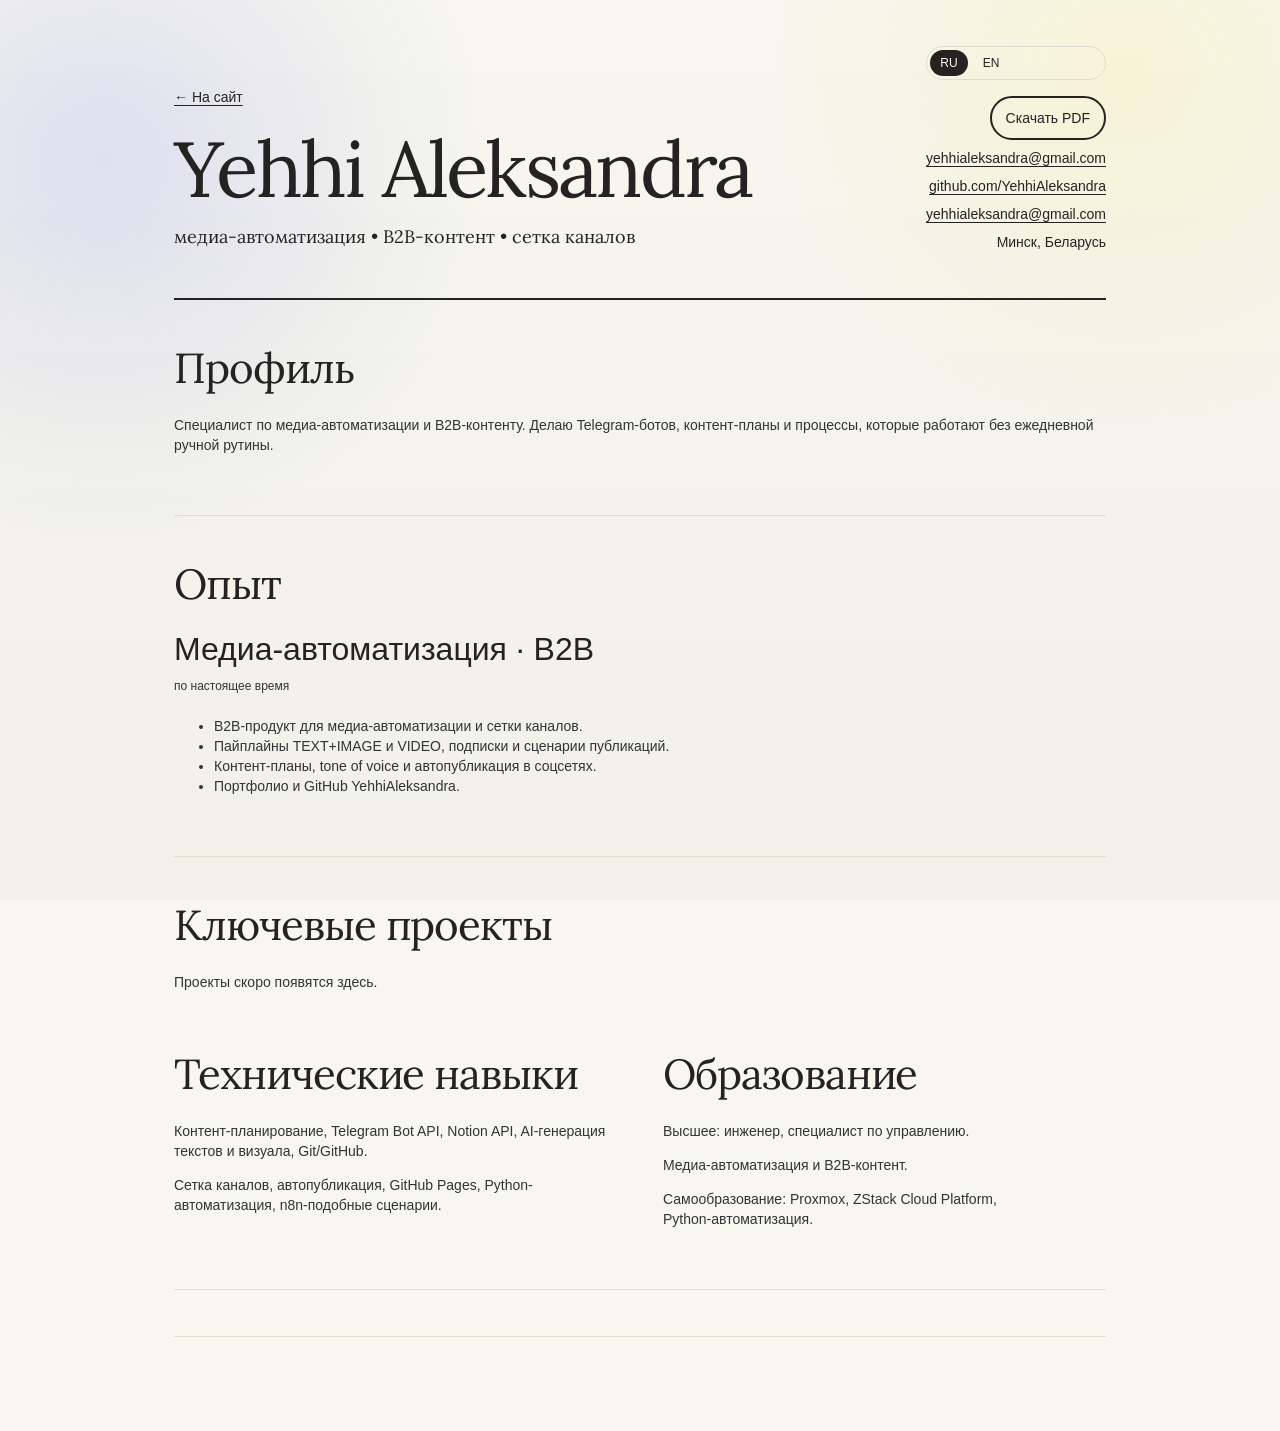
==== cv.html @ af1ca84c "feat: Yehhi Aleksandra portfolio site" ====
<!doctype html>
<html lang="ru">
  <head>
    <meta charset="utf-8" />
    <meta name="viewport" content="width=device-width, initial-scale=1" />
    <title>Резюме | Yehhi Aleksandra</title>
    <meta
      name="description"
      content="Резюме Yehhi Aleksandra: media automation, B2B content."
    />
    <link rel="icon" href="./assets/favicon.svg" type="image/svg+xml" />
    <link rel="preconnect" href="https://fonts.googleapis.com" />
    <link rel="preconnect" href="https://fonts.gstatic.com" crossorigin />
    <link
      href="https://fonts.googleapis.com/css2?family=Lora:wght@400&display=swap"
      rel="stylesheet"
    />
    <link rel="stylesheet" href="./styles.css" />
  </head>
  <body class="cv-body">
    <main class="cv-page">
      <header class="cv-header">
        <div>
          <a class="plain-link" href="./index.html" data-i18n="cvBack">← На сайт</a>
          <h1>Yehhi Aleksandra</h1>
          <p data-i18n="heroEyebrow">медиа-автоматизация • B2B-контент • сетка каналов</p>
        </div>
        <div class="cv-contacts">
          <div class="locale-switch cv-locale" aria-label="Language">
            <button type="button" data-locale-switch="ru">RU</button>
            <button type="button" data-locale-switch="en">EN</button>
          </div>
          <a class="cv-download" href="./assets/yehhi-aleksandra-cv.pdf" download data-i18n="cvDownload">Скачать PDF</a>
          <a href="mailto:yehhialeksandra@gmail.com">yehhialeksandra@gmail.com</a>
          <a href="https://github.com/YehhiAleksandra">github.com/YehhiAleksandra</a>
          <a href="mailto:yehhialeksandra@gmail.com?subject=Задача с сайта">yehhialeksandra@gmail.com</a>
          <span>Минск, Беларусь</span>
        </div>
      </header>

      <section class="cv-section">
        <h2 data-i18n="cvProfile">Профиль</h2>
        <p data-i18n="cvProfileText">
          Специалист по медиа-автоматизации и B2B-контенту. Делаю Telegram-ботов, контент-планы и процессы, которые работают без ежедневной ручной рутины.
        </p>
      </section>

      <section class="cv-section">
        <h2 data-i18n="cvExperience">Опыт</h2>
        <article>
          <h3 data-i18n="cvJob1">Медиа-автоматизация · B2B</h3>
          <p class="meta" data-i18n="cvJob1Meta">по настоящее время</p>
          <ul>
            <li data-i18n="cvJob1Item1">B2B-продукт для медиа-автоматизации и сетки каналов.</li>
            <li data-i18n="cvJob1Item2">Пайплайны TEXT+IMAGE и VIDEO, подписки и сценарии публикаций.</li>
            <li data-i18n="cvJob1Item3">Контент-планы, tone of voice и автопубликация в соцсетях.</li>
            <li data-i18n="cvJob1Item4">Портфолио и GitHub YehhiAleksandra.</li>
          </ul>
        </article>
      </section>

      <section class="cv-section">
        <h2 data-i18n="cvProjects">Ключевые проекты</h2>
        <p data-i18n="cvProjectsEmpty">Проекты скоро появятся здесь.</p>

            <section class="cv-section cv-columns">
        <div>
          <h2 data-i18n="cvSkills">Технические навыки</h2>
          <p data-i18n="cvSkillsText1">
            Контент-планирование, Telegram Bot API, Notion API, AI-генерация текстов и визуала, Git/GitHub.
          </p>
          <p data-i18n="cvSkillsText2">
            Сетка каналов, автопубликация, GitHub Pages, Python-автоматизация, n8n-подобные сценарии.
          </p>
        </div>
        <div>
          <h2 data-i18n="cvEducation">Образование</h2>
          <p data-i18n="cvEducation1">Высшее: инженер, специалист по управлению.</p>
          <p data-i18n="cvEducation2">Медиа-автоматизация и B2B-контент.</p>
          <p data-i18n="cvEducation3">Самообразование: Proxmox, ZStack Cloud Platform, Python-автоматизация.</p>
        </div>
      </section>
    </main>
    <script src="./typography.js"></script>
    <script src="./i18n.js"></script>
  </body>
</html>
---- styles.css ----
:root {
  --background: #f7f7ef;
  --foreground: #252222;
  --card: #f7f7ef;
  --card-foreground: #333333;
  --muted: #edede6;
  --muted-foreground: #74746f;
  --accent: #0000ee;
  --accent-soft: #cfcfef;
  --border: #deded3;
  --ring: #0000ee;
  --terminal: #252222;
  --terminal-text: #f7f7ef;
  --success: #2f7d32;
  --warn: #a56800;

  --font-serif: "Lora", Georgia, serif;
  --font-sans: Arial, "Helvetica Neue", Helvetica, sans-serif;
  --font-mono: ui-monospace, SFMono-Regular, Menlo, Consolas, monospace;

  --space-xs: 16px;
  --space-sm: 24px;
  --space-md: 46px;
  --space-lg: 94px;
  --space-xl: 140px;

  --radius-sm: 8px;
  --radius-md: 16px;
  --radius-xl: 24px;
  --layout-max: min(100% - 2 * var(--page-gutter), 1440px);
  --page-gutter: clamp(20px, 4vw, 56px);
  --heading-max: 920px;
  --prose-max: 720px;
  --shadow-button: 0 24px 40px -20px hsl(0 0% 0% / 0.5);
  --shadow-scene: 0 40px 90px -55px hsl(0 0% 0% / 0.75);
}

.dark {
  --background: #171715;
  --foreground: #f5f5f4;
  --card: #272725;
  --card-foreground: #f5f5f4;
  --muted: #2d2d2b;
  --muted-foreground: #a8a8a4;
  --accent: #6464ff;
  --accent-soft: #21214a;
  --border: #434342;
  --ring: #6464ff;
  --terminal: #0e0e0d;
  --terminal-text: #f5f5f4;
  --success: #86d189;
  --warn: #e7bb5a;
}

* {
  box-sizing: border-box;
}

.menu-toggle,
.theme-toggle,
.locale-switch button,
.nav a,
.button,
.telegram-cta {
  touch-action: manipulation;
}

html {
  scroll-behavior: smooth;
  overflow-x: clip;
  -webkit-text-size-adjust: 100%;
  text-size-adjust: 100%;
}

body {
  margin: 0;
  overflow-x: clip;
  background: var(--background);
  color: var(--foreground);
  font-family: var(--font-sans);
  font-size: 14px;
  line-height: 20px;
  text-rendering: optimizeLegibility;
  transition: background-color 220ms ease, color 220ms ease;
}

main :is(p, li, h1, h2, h3, h4, blockquote, figcaption, label) {
  text-wrap: pretty;
}

body::before {
  position: fixed;
  inset: 0;
  z-index: -2;
  background:
    radial-gradient(circle at 8% 18%, hsl(240 100% 62% / 0.12), transparent 24rem),
    radial-gradient(circle at 88% 8%, hsl(48 100% 68% / 0.16), transparent 22rem),
    linear-gradient(180deg, transparent, hsl(0 0% 0% / 0.025));
  content: "";
}

.grain {
  position: fixed;
  inset: 0;
  z-index: -1;
  pointer-events: none;
  opacity: 0.28;
  background-image:
    linear-gradient(90deg, hsl(0 0% 0% / 0.035) 1px, transparent 1px),
    linear-gradient(hsl(0 0% 0% / 0.025) 1px, transparent 1px);
  background-size: 44px 44px;
  mask-image: linear-gradient(to bottom, black, transparent 76%);
}

a {
  color: var(--foreground);
  text-decoration: underline;
  text-underline-offset: 3px;
}

a:hover,
a:focus-visible {
  color: var(--accent);
}

:focus-visible {
  outline: 2px solid var(--ring);
  outline-offset: 4px;
}

.scroll-progress {
  position: fixed;
  top: 0;
  right: 0;
  left: 0;
  z-index: 40;
  height: 4px;
  background: transparent;
}

.scroll-progress span {
  display: block;
  width: 0;
  height: 100%;
  background: var(--accent);
  transform-origin: left center;
}

.site-header {
  position: sticky;
  top: 0;
  z-index: 20;
  width: 100%;
  max-width: none;
  margin: 0;
  padding: calc(12px + env(safe-area-inset-top, 0px)) var(--page-gutter) 10px;
  -webkit-backdrop-filter: blur(18px);
  backdrop-filter: blur(18px);
  background: hsl(60 33% 97% / 0.82);
  border-bottom: 1px solid var(--border);
}

.site-header__bar,
.site-menu {
  width: 100%;
  max-width: var(--layout-max);
  margin-inline: auto;
}

.dark .site-header {
  background: hsl(60 3% 10% / 0.82);
}

.site-header::after {
  display: none;
}

.site-header__bar {
  display: flex;
  align-items: center;
  justify-content: space-between;
  gap: 12px;
}

.brand {
  color: var(--foreground);
  font-family: var(--font-serif);
  font-size: 22px;
  line-height: 1;
  text-decoration: none;
  white-space: nowrap;
}

.menu-toggle {
  display: none;
  padding: 10px 14px;
  border: 2px solid var(--foreground);
  border-radius: 999px;
  background: transparent;
  color: var(--foreground);
  cursor: pointer;
  font: 400 14px / 1 var(--font-sans);
}

.header-actions {
  display: flex;
  align-items: center;
  justify-content: flex-end;
  flex-wrap: wrap;
  gap: 10px;
  min-width: 0;
}

.site-menu {
  margin-top: 10px;
  padding-top: 10px;
  border-top: 1px solid var(--border);
}

.nav {
  display: flex;
  align-items: center;
  justify-content: center;
  flex-wrap: wrap;
  gap: 4px;
}

.nav a {
  color: var(--muted-foreground);
  font: 400 13px / 1 var(--font-sans);
  text-decoration: none;
  white-space: nowrap;
  padding: 7px 11px;
  border-radius: 999px;
  transition: color 160ms ease, background-color 160ms ease;
}

.nav a:hover,
.nav a:focus-visible {
  color: var(--foreground);
  background: var(--muted);
}

.theme-toggle,
.plain-link {
  color: var(--foreground);
  font: 400 14px / 1 var(--font-sans);
}

.theme-toggle {
  min-width: 0;
  padding: 7px 12px;
  border: 1px solid var(--border);
  border-radius: 999px;
  background: transparent;
  cursor: pointer;
  text-decoration: none;
}

.locale-switch {
  display: inline-flex;
  align-items: center;
  gap: 4px;
  padding: 3px;
  border: 1px solid var(--border);
  border-radius: 999px;
}

.locale-switch button {
  min-width: 38px;
  padding: 7px 9px;
  border: 0;
  border-radius: 999px;
  background: transparent;
  color: var(--foreground);
  cursor: pointer;
  font: 400 12px / 1 var(--font-sans);
}

.locale-switch button.is-active {
  background: var(--foreground);
  color: var(--background);
}

.availability {
  display: inline-flex;
  align-items: center;
  gap: 8px;
  margin: 0;
  padding: 7px 12px;
  border: 1px solid var(--border);
  border-radius: 999px;
  font: 400 12px / 1 var(--font-sans);
  color: var(--foreground);
}

.availability::before {
  content: "";
  width: 8px;
  height: 8px;
  border-radius: 50%;
  background: #16a34a;
  box-shadow: 0 0 0 4px hsl(142 76% 36% / 0.2);
  animation: availability-pulse 2.4s ease-in-out infinite;
}

.availability-busy::before {
  background: #ca8a04;
  box-shadow: 0 0 0 4px hsl(45 93% 47% / 0.2);
  animation: none;
}

@keyframes availability-pulse {
  0%,
  100% {
    opacity: 1;
  }
  50% {
    opacity: 0.55;
  }
}

.hero-metrics {
  display: grid;
  grid-template-columns: repeat(2, minmax(0, 1fr));
  gap: 12px 20px;
  margin: var(--space-sm) 0 0;
  padding: 0;
  list-style: none;
}

.hero-metrics li {
  display: grid;
  gap: 4px;
}

.hero-metrics strong {
  font: 400 clamp(1.35rem, 2vw, 1.75rem) / 1 var(--font-sans);
  color: var(--card-foreground, var(--foreground));
}

.hero-metrics span {
  font: 400 13px / 1.35 var(--font-sans);
  color: var(--muted-foreground);
}

.why-me .section-heading {
  max-width: var(--heading-max);
  margin-inline: auto;
  margin-bottom: var(--space-md);
  text-align: center;
}

.why-me .section-heading p:not(.section-kicker) {
  margin-top: var(--space-xs);
}

.why-grid {
  display: grid;
  grid-template-columns: repeat(2, minmax(0, 1fr));
  gap: var(--space-sm);
  margin-bottom: var(--space-md);
}

.why-grid article {
  padding: var(--space-xs);
  border: 1px solid var(--border);
  border-radius: var(--radius-sm);
  background: hsl(0 0% 100% / 0.35);
}

.dark .why-grid article {
  background: hsl(0 0% 100% / 0.04);
}

.why-grid span {
  display: inline-block;
  margin-bottom: 8px;
  font: 400 12px / 1 var(--font-sans);
  color: var(--muted-foreground);
}

.why-grid h3 {
  margin: 0 0 8px;
  font: 400 20px / 1.25 var(--font-sans);
}

.why-grid p {
  margin: 0;
  font: 400 14px / 1.5 var(--font-sans);
  color: var(--muted-foreground);
}

.testimonials-grid {
  display: grid;
  grid-template-columns: repeat(3, minmax(0, 1fr));
  gap: var(--space-sm);
}

.testimonial-card {
  margin: 0;
  padding: var(--space-sm);
  border: 1px solid var(--border);
  border-radius: var(--radius-sm);
  background: var(--card);
}

.testimonial-card p {
  margin: 0 0 12px;
  font: 400 16px / 1.55 var(--font-serif);
}

.testimonial-card footer {
  font: 400 13px / 1.4 var(--font-sans);
  color: var(--muted-foreground);
}

.case-copy .demo-inline-link {
  margin-left: 16px;
}

.notes-grid {
  display: grid;
  grid-template-columns: repeat(3, minmax(0, 1fr));
  gap: var(--space-sm);
  margin-bottom: var(--space-sm);
}

.note-card {
  padding: var(--space-sm);
  border: 1px solid var(--border);
  border-radius: var(--radius-sm);
  background: hsl(0 0% 100% / 0.28);
}

.dark .note-card {
  background: hsl(0 0% 100% / 0.04);
}

.note-card span {
  display: inline-block;
  margin-bottom: 8px;
  padding: 4px 10px;
  border-radius: 999px;
  border: 1px solid var(--border);
  font: 400 11px / 1 var(--font-sans);
  color: var(--muted-foreground);
}

.note-card h3 {
  margin: 0 0 8px;
  font: 400 20px / 1.3 var(--font-sans);
}

.note-card p {
  margin: 0 0 10px;
  font: 400 14px / 1.55 var(--font-sans);
  color: var(--muted-foreground);
}

.note-card time {
  font: 400 12px / 1 var(--font-sans);
  color: var(--muted-foreground);
}

.notes-cta {
  display: flex;
  flex-wrap: wrap;
  gap: 16px;
  justify-content: center;
  align-items: center;
}

.contact-bot-hint {
  display: flex;
  flex-wrap: wrap;
  gap: 8px;
  justify-content: center;
  align-items: center;
}

.trust-strip {
  display: grid;
  grid-template-columns: minmax(0, 1fr);
  gap: var(--space-sm);
  align-items: stretch;
  max-width: 720px;
  margin: 0 auto;
}

.trust-cert,
.trust-quote {
  margin: 0;
  padding: var(--space-sm);
  border: 1px solid var(--border);
  border-radius: var(--radius-sm);
  background: var(--card);
}

.trust-cert h3 {
  margin: 0 0 8px;
  font: 400 22px / 1.3 var(--font-sans);
}

.trust-cert p:last-child,
.trust-quote p {
  margin: 0;
  font: 400 14px / 1.55 var(--font-sans);
  color: var(--muted-foreground);
}

.trust-quote {
  font: 400 16px / 1.55 var(--font-sans);
}

.trust-quote footer {
  margin-top: 12px;
  font: 400 13px / 1.4 var(--font-sans);
  color: var(--muted-foreground);
}

.faq-list {
  width: 100%;
  max-width: min(960px, 100%);
  margin-inline: auto;
  display: grid;
  gap: 10px;
}

.faq-item {
  border: 1px solid var(--border);
  border-radius: var(--radius-sm);
  background: hsl(0 0% 100% / 0.28);
  overflow: hidden;
}

.dark .faq-item {
  background: hsl(0 0% 100% / 0.04);
}

.faq-item summary {
  padding: 16px 18px;
  cursor: pointer;
  font: 400 16px / 1.35 var(--font-sans);
  list-style: none;
}

.faq-item summary::-webkit-details-marker {
  display: none;
}

.faq-item summary::after {
  content: "+";
  float: right;
  font-size: 18px;
  line-height: 1;
  color: var(--muted-foreground);
}

.faq-item[open] summary::after {
  content: "−";
}

.faq-item p {
  margin: 0;
  padding: 0 18px 16px;
  font: 400 14px / 1.55 var(--font-sans);
  color: var(--muted-foreground);
}

.faq-pricing {
  max-width: 760px;
  margin: var(--space-sm) auto 0;
  padding: var(--space-xs);
  border-left: 3px solid var(--accent);
  font: 400 14px / 1.55 var(--font-sans);
  color: var(--muted-foreground);
}

@media (max-width: 1080px) {
  .site-header {
    max-width: none;
    background: linear-gradient(180deg, var(--background), hsl(60 33% 95% / 0.88));
  }

  .dark .site-header {
    background: linear-gradient(180deg, var(--background), hsl(60 3% 12% / 0.88));
  }

  .site-header__bar {
    display: grid;
    grid-template-columns: 1fr auto auto;
    align-items: center;
    gap: 10px;
  }

  .brand {
    grid-column: 1;
  }

  .header-actions {
    display: flex;
    grid-column: 2;
    justify-self: end;
  }

  .menu-toggle {
    display: inline-flex;
    grid-column: 3;
  }

  .site-menu {
    display: none;
    grid-column: 1 / -1;
    margin-top: var(--space-xs);
    padding: var(--space-xs);
    border: 1px solid var(--border);
    border-radius: var(--radius-md);
    background: var(--background);
  }

  .site-header.is-open .site-menu {
    display: block;
  }

  .site-header.is-open .menu-toggle {
    background: var(--foreground);
    color: var(--background);
  }

  .nav {
    display: grid;
    grid-template-columns: repeat(2, minmax(0, 1fr));
    gap: 10px;
  }

  .nav a {
    padding: 9px 12px;
    border: 1px solid var(--border);
    border-radius: 999px;
    background: hsl(0 0% 100% / 0.22);
    line-height: 1;
    text-align: center;
    color: var(--foreground);
  }

  .theme-toggle {
    border-color: var(--foreground);
  }

  .locale-switch {
    justify-self: start;
  }

  .hero {
    grid-template-columns: 1fr;
  }
}

.section {
  width: 100%;
  max-width: var(--layout-max);
  margin-inline: auto;
  padding: var(--space-lg) var(--page-gutter);
}

.layout-bleed {
  width: 100%;
  max-width: 100%;
  margin-left: calc(50% - 50%);
  margin-right: calc(50% - 50%);
}

@supports (content-visibility: auto) {
  .things,
  .process,
  .services,
  .projects,
  .experience,
  .contact {
    content-visibility: auto;
    contain-intrinsic-size: 900px;
  }
}

.hero {
  display: grid;
  grid-template-columns: minmax(0, 0.95fr) minmax(0, 1.05fr);
  align-items: center;
  gap: var(--space-md);
  min-height: calc(100vh - 76px);
  padding-top: var(--space-md);
  padding-bottom: var(--space-xl);
  position: relative;
  isolation: isolate;
}

.hero-copy {
  position: relative;
  z-index: 2;
}

.eyebrow,
.section-kicker,
.meta {
  margin: 0 0 var(--space-sm);
  color: var(--muted-foreground);
  font: 400 12px / 1 var(--font-sans);
}

h1,
h2,
h3,
p {
  margin-top: 0;
}

h1 {
  max-width: 720px;
  margin-bottom: var(--space-sm);
  font-family: var(--font-serif);
  font-size: clamp(48px, 8vw, 112px);
  font-weight: 400;
  line-height: 0.98;
  letter-spacing: -0.035em;
}

h2 {
  margin-bottom: var(--space-sm);
  font-family: var(--font-serif);
  font-size: clamp(34px, 5vw, 68px);
  font-weight: 400;
  line-height: 1.08;
  letter-spacing: -0.025em;
}

h3 {
  margin-bottom: 12px;
  font-family: var(--font-sans);
  font-size: clamp(22px, 3vw, 32px);
  font-weight: 400;
  line-height: 1.12;
}

.hero-copy p:not(.eyebrow),
.statement h2,
.contact p {
  color: var(--card-foreground);
  font-family: var(--font-serif);
  font-size: 16px;
  line-height: 36px;
}

.hero-actions {
  display: flex;
  align-items: center;
  flex-wrap: wrap;
  gap: var(--space-sm);
  margin-top: var(--space-md);
}

.button {
  display: inline-flex;
  align-items: center;
  justify-content: center;
  min-width: 305px;
  min-height: 80px;
  padding: 16px 40px;
  border: 4px solid var(--foreground);
  border-radius: var(--radius-md);
  background: transparent;
  box-shadow: var(--shadow-button);
  color: var(--foreground);
  font-family: var(--font-serif);
  font-size: 24px;
  line-height: 1;
  text-decoration: none;
  transition: transform 180ms ease, box-shadow 180ms ease;
}

.button:hover,
.button:focus-visible {
  color: var(--foreground);
  transform: translateY(-3px) rotate(-0.4deg);
  box-shadow: 0 34px 54px -26px hsl(0 0% 0% / 0.55);
}

.terminal-scene {
  position: relative;
  min-height: 520px;
  perspective: 1200px;
  z-index: 1;
}

.hero-character {
  position: absolute;
  right: 0;
  bottom: -8%;
  z-index: 2;
  width: min(72%, 340px);
  max-height: 86%;
  object-fit: contain;
  filter: drop-shadow(0 34px 38px hsl(0 0% 0% / 0.24));
  transform: rotate(1deg);
  animation: characterFloat 7s ease-in-out infinite;
}

.terminal-scene picture {
  display: contents;
}

.terminal-window {
  position: absolute;
  inset: 8% 0 auto 14%;
  z-index: 1;
  overflow: hidden;
  min-height: 390px;
  border: 4px solid var(--foreground);
  border-radius: var(--radius-xl);
  background: var(--terminal);
  box-shadow: var(--shadow-scene);
  color: var(--terminal-text);
  transform: rotate(2deg);
  animation: floatWindow 6s ease-in-out infinite;
}

.terminal-bar {
  display: flex;
  align-items: center;
  gap: 8px;
  padding: 14px 16px;
  border-bottom: 1px solid hsl(0 0% 100% / 0.18);
  font-family: var(--font-mono);
}

.terminal-bar span {
  width: 12px;
  height: 12px;
  border-radius: 999px;
  background: var(--accent);
}

.terminal-bar span:nth-child(2) {
  background: var(--warn);
}

.terminal-bar span:nth-child(3) {
  background: var(--success);
}

.terminal-bar strong {
  margin-left: 10px;
  font-size: 12px;
  font-weight: 400;
  opacity: 0.72;
}

.terminal-body {
  padding: 28px;
  font-family: var(--font-mono);
  font-size: clamp(14px, 2vw, 18px);
  line-height: 1.9;
}

.terminal-body p {
  margin-bottom: 12px;
}

.terminal-body span:first-child {
  color: var(--success);
}

.cursor {
  animation: blink 1s steps(2, start) infinite;
}

.ok {
  color: var(--success);
}

.dim {
  color: hsl(0 0% 100% / 0.58);
}

.floating-badge {
  position: absolute;
  z-index: 3;
  padding: 16px 22px;
  border: 3px solid var(--foreground);
  border-radius: 999px;
  background: var(--background);
  box-shadow: var(--shadow-button);
  color: var(--foreground);
  font-family: var(--font-serif);
  font-size: 24px;
  animation: drift 7s ease-in-out infinite;
}

.badge-python {
  top: 0;
  left: 7%;
}

.badge-docker {
  top: 16%;
  right: 1%;
  bottom: auto;
  animation-delay: -2s;
}

.badge-linux {
  bottom: 2%;
  left: 12%;
  animation-delay: -4s;
}

@media (min-width: 1081px) {
  .hero {
    grid-template-columns: 1fr;
  }

  .hero-copy {
    z-index: 3;
    max-width: min(680px, 54%);
  }

  .terminal-scene {
    position: absolute;
    top: 50%;
    right: clamp(-1.5rem, -2vw, 0.5rem);
    left: auto;
    transform: translateY(-50%);
    width: min(46vw, 560px);
    max-width: 560px;
    pointer-events: none;
  }

  .terminal-window {
    inset: 8% 0 auto 8%;
  }

  .hero-character {
    right: -2%;
    width: min(68%, 320px);
  }

  .badge-python {
    left: 14%;
  }

  .badge-linux {
    left: 10%;
  }
}

.marquee-section {
  overflow: hidden;
  border-block: 1px solid var(--border);
  background: hsl(0 0% 100% / 0.14);
}

.marquee {
  display: flex;
  width: max-content;
}

.marquee-track {
  display: flex;
  align-items: center;
  gap: var(--space-sm);
  min-width: max-content;
  padding: 22px var(--page-gutter);
  animation: marquee 34s linear infinite;
}

.marquee-track span {
  color: var(--foreground);
  font-family: var(--font-serif);
  font-size: clamp(24px, 4vw, 42px);
  white-space: nowrap;
}

.marquee-track span::after {
  margin-left: var(--space-sm);
  color: var(--accent);
  content: "/";
}

.statement {
  max-width: var(--heading-max);
  margin-inline: auto;
  text-align: center;
}

.section-heading {
  max-width: var(--heading-max);
  margin-inline: auto;
  margin-bottom: var(--space-md);
  text-align: center;
}

.section-heading h2 {
  max-width: var(--heading-max);
  margin-inline: auto;
  text-wrap: balance;
}

.section-heading p:not(.section-kicker) {
  max-width: var(--prose-max);
  margin-inline: auto;
  margin-top: var(--space-xs);
  font: 400 16px / 1.6 var(--font-sans);
  color: var(--muted-foreground);
  text-wrap: pretty;
}

.work-db .section-heading p:not(.section-kicker) {
  text-wrap: pretty;
}

main {
  width: 100%;
}

.things-grid {
  display: grid;
  grid-template-columns: repeat(4, minmax(0, 1fr));
  gap: var(--space-xs);
  width: 100%;
}

.services-grid,
.process-steps,
.why-grid,
.testimonials-grid,
.notes-grid,
.work-db-grid,
.lab-grid,
.stack-action-grid,
.client-mode-grid,
.projects,
.case-study,
.workspace-feature {
  width: 100%;
}

.thing-card,
.process-step,
.case-study,
.experience,
.mockup {
  border: 1px solid var(--border);
  border-radius: var(--radius-xl);
  background: hsl(0 0% 100% / 0.2);
}

.dark .thing-card,
.dark .process-step,
.dark .case-study,
.dark .experience,
.dark .mockup {
  background: hsl(0 0% 100% / 0.035);
}

.thing-card {
  min-height: 290px;
  padding: var(--space-sm);
  transition: transform 180ms ease, background 180ms ease;
}

.thing-card:hover {
  background: var(--card);
  transform: translateY(-8px);
}

.thing-number {
  display: inline-flex;
  margin-bottom: var(--space-md);
  color: var(--accent);
  font-family: var(--font-mono);
}

.thing-card p,
.process-step p,
.case-copy p,
.experience li {
  color: var(--card-foreground);
}

.pipeline-section {
  position: relative;
  width: 100%;
  max-width: none;
  height: 220vh;
}

.pipeline-sticky {
  position: sticky;
  top: 0;
  display: grid;
  align-content: center;
  width: 100%;
  max-width: var(--layout-max);
  margin-inline: auto;
  min-height: 100vh;
  overflow: visible;
}

.pipeline-sticky.section {
  overflow: visible;
}

.pipeline-viewport {
  overflow: hidden;
  width: auto;
  max-width: none;
  margin-inline: calc(-1 * var(--page-gutter));
  padding: 54px var(--page-gutter) 70px;
}

.pipeline {
  display: flex;
  align-items: center;
  gap: 10px;
  width: max-content;
  min-width: 100%;
  padding-right: var(--page-gutter);
  will-change: transform;
}

.train-art {
  position: relative;
  flex: 0 0 auto;
  width: min(72vw, 760px);
  margin: 0 var(--space-md) 0 0;
}

.train-art img {
  display: block;
  width: 100%;
  height: auto;
  border: 4px solid var(--foreground);
  border-radius: var(--radius-xl);
  background: var(--background);
  box-shadow: var(--shadow-scene);
}

.train-art picture,
.workspace-feature picture {
  display: block;
}

.engine,
.wagon {
  position: relative;
  display: grid;
  place-items: center;
  min-width: 150px;
  min-height: 96px;
  border: 4px solid var(--foreground);
  border-radius: var(--radius-md);
  background: var(--card);
  box-shadow: var(--shadow-button);
  font-family: var(--font-serif);
  font-size: 24px;
  transform: rotate(-1deg);
}

.engine::before,
.wagon::before {
  position: absolute;
  right: 22px;
  bottom: -18px;
  left: 22px;
  height: 22px;
  background:
    radial-gradient(circle at 18px 50%, var(--background) 0 5px, var(--foreground) 6px 10px, transparent 11px),
    radial-gradient(circle at calc(100% - 18px) 50%, var(--background) 0 5px, var(--foreground) 6px 10px, transparent 11px);
  background-repeat: no-repeat;
  content: "";
}

.engine {
  min-width: 180px;
  background: var(--foreground);
  color: var(--background);
  transform: rotate(1deg);
}

.engine::after,
.wagon::after {
  position: absolute;
  right: -16px;
  bottom: 18px;
  width: 20px;
  height: 8px;
  border-top: 3px solid var(--foreground);
  content: "";
}

.wagon:nth-child(odd) {
  transform: rotate(1.4deg);
}

.wagon:last-child::after {
  display: none;
}

.smoke {
  position: absolute;
  top: -30px;
  width: 22px;
  height: 22px;
  border: 3px solid currentColor;
  border-radius: 999px;
  opacity: 0.55;
  animation: smoke 3s ease-in-out infinite;
}

.smoke-one {
  right: 38px;
}

.smoke-two {
  right: 72px;
  animation-delay: -1.2s;
}

.process-steps {
  display: grid;
  grid-template-columns: repeat(4, minmax(0, 1fr));
  gap: var(--space-xs);
  width: 100%;
}

.process-step {
  padding: var(--space-sm);
}

.process-step span {
  display: block;
  margin-bottom: var(--space-sm);
  font-family: var(--font-serif);
  font-size: 34px;
}

.services-grid {
  display: grid;
  grid-template-columns: repeat(4, minmax(0, 1fr));
  gap: var(--space-xs);
  width: 100%;
}

.service-card {
  display: flex;
  flex-direction: column;
  min-height: 340px;
  padding: var(--space-sm);
  border: 1px solid var(--border);
  border-radius: var(--radius-xl);
  background: hsl(0 0% 100% / 0.2);
  transition: transform 180ms ease, background 180ms ease;
}

.dark .service-card {
  background: hsl(0 0% 100% / 0.035);
}

.service-card:hover {
  background: var(--card);
  transform: translateY(-8px) rotate(-0.4deg);
}

.service-card span {
  margin-bottom: var(--space-md);
  color: var(--accent);
  font-family: var(--font-mono);
}

.service-card p {
  color: var(--card-foreground);
}

.service-card a {
  margin-top: auto;
}

.stack-action-grid,
.client-mode-grid,
.lab-grid,
.status-grid {
  display: grid;
  grid-template-columns: repeat(auto-fit, minmax(min(100%, 260px), 1fr));
  gap: var(--space-xs);
}

.stack-action-grid article,
.client-mode-grid article,
.status-widget,
.automation-calculator,
.task-terminal,
.status-card {
  padding: var(--space-sm);
  border: 1px solid var(--border);
  border-radius: var(--radius-xl);
  background: hsl(0 0% 100% / 0.2);
}

.status-widget #live-status {
  display: grid;
  grid-template-columns: 1fr;
  gap: 10px;
}

.dark .stack-action-grid article,
.dark .client-mode-grid article,
.dark .status-widget,
.dark .automation-calculator,
.dark .task-terminal,
.dark .status-card {
  background: hsl(0 0% 100% / 0.035);
}

.stack-action-grid span,
.client-mode-grid span,
.status-card span {
  color: var(--accent);
  font-family: var(--font-mono);
}

.stack-action-grid p,
.client-mode-grid p,
.automation-calculator p,
.task-terminal p {
  color: var(--card-foreground);
}

.automation-calculator input[type="range"] {
  width: 100%;
  accent-color: var(--accent);
}

.task-terminal textarea {
  width: 100%;
  resize: vertical;
  min-height: 130px;
  padding: 16px;
  border: 2px solid var(--foreground);
  border-radius: var(--radius-md);
  background: var(--terminal);
  color: var(--terminal-text);
  font: 14px / 1.6 var(--font-mono);
}

.task-terminal a,
.work-details {
  display: inline-flex;
  align-items: center;
  justify-content: center;
  margin-top: var(--space-xs);
  padding: 12px 16px;
  border: 2px solid var(--foreground);
  border-radius: 999px;
  background: var(--foreground);
  color: var(--background);
  cursor: pointer;
  font: inherit;
  text-decoration: none;
}

.task-terminal a:hover,
.work-details:hover {
  color: var(--background);
}

.work-db .section-heading p:not(.section-kicker) {
  color: var(--card-foreground);
  font-family: var(--font-serif);
  font-size: 16px;
  line-height: 36px;
}

.work-db-toolbar,
.work-db-stats {
  display: flex;
  flex-wrap: wrap;
  gap: var(--space-xs);
  margin-bottom: var(--space-sm);
}

.work-db-toolbar button,
.admin-login button,
.admin-actions button,
.admin-list-head button,
.admin-card-actions button {
  padding: 12px 18px;
  border: 2px solid var(--foreground);
  border-radius: 999px;
  background: transparent;
  color: var(--foreground);
  cursor: pointer;
  font: inherit;
  outline-offset: 4px;
}

.work-db-toolbar button.is-active,
.admin-login button,
.admin-actions button:first-child,
.admin-list-head button {
  background: var(--foreground);
  box-shadow: inset 0 0 0 3px var(--accent);
  color: var(--background);
}

.work-db-stats span {
  padding: 12px 16px;
  border: 1px solid var(--border);
  border-radius: 999px;
  background: hsl(0 0% 100% / 0.2);
}

.work-db-grid,
.admin-list {
  display: grid;
  grid-template-columns: repeat(auto-fill, minmax(min(100%, 420px), 1fr));
  gap: var(--space-sm);
}

.work-card,
.admin-project-card {
  position: relative;
  min-width: 0;
  display: flex;
  flex-direction: column;
  min-height: 520px;
  padding: var(--space-sm);
  border: 1px solid var(--border);
  border-radius: var(--radius-xl);
  background: hsl(0 0% 100% / 0.2);
}

.work-card {
  display: grid;
  grid-template-rows: 118px 84px auto auto 112px 1fr auto auto;
}

.dark .work-card,
.dark .admin-project-card,
.dark .work-db-stats span {
  background: hsl(0 0% 100% / 0.035);
}

.work-card-top,
.admin-card-top,
.admin-list-head {
  display: block;
  min-width: 0;
}

.work-card-top > div,
.admin-card-top > div {
  min-width: 0;
  padding-right: 112px;
}

.work-card h3,
.admin-project-card h3 {
  max-width: 100%;
  overflow-wrap: normal;
  word-break: normal;
  hyphens: none;
}

.work-description {
  overflow: hidden;
  color: var(--card-foreground);
}

.work-card-top p,
.admin-card-top p,
.work-card-meta,
.admin-card-meta {
  margin: 0;
  color: var(--muted-foreground);
  font-size: 12px;
}

.work-status {
  position: absolute;
  top: var(--space-sm);
  right: var(--space-sm);
  padding: 8px 10px;
  border: 1px solid var(--foreground);
  border-radius: 999px;
  font-size: 12px;
  line-height: 1;
  white-space: nowrap;
}

.status-done {
  color: var(--success);
}

.status-in_progress {
  color: var(--accent);
}

.status-support {
  color: var(--warn);
}

.work-progress {
  height: 14px;
  margin: 0 0 10px;
  overflow: hidden;
  border: 2px solid var(--foreground);
  border-radius: 999px;
}

.work-progress span {
  display: block;
  height: 100%;
  background: var(--accent);
}

.work-card-meta,
.admin-card-meta,
.admin-card-actions {
  display: flex;
  justify-content: space-between;
  gap: var(--space-xs);
}

.work-stack {
  display: flex;
  flex-wrap: wrap;
  gap: 0;
  align-content: start;
  margin: var(--space-xs) 0;
  color: var(--muted-foreground);
  font-size: 13px;
  line-height: 1.7;
}

.work-stack span {
  padding: 0;
  border: 0;
  border-radius: 0;
}

.work-stack span:not(:last-child)::after {
  margin: 0 8px;
  color: var(--accent);
  content: "/";
}

.work-milestones {
  overflow: hidden;
  margin: var(--space-xs) 0;
  padding-left: 18px;
  color: var(--card-foreground);
}

.work-result {
  color: var(--card-foreground);
}

.work-details {
  align-self: flex-start;
  margin-top: 0;
}

.work-db-loading,
.work-db-note {
  color: var(--muted-foreground);
}

.work-db-note {
  display: flex;
  flex-wrap: wrap;
  gap: var(--space-xs);
  margin-top: var(--space-sm);
}

.work-changelog {
  margin-top: var(--space-md);
  padding: var(--space-sm);
  border: 1px solid var(--border);
  border-radius: var(--radius-xl);
  background: hsl(0 0% 100% / 0.2);
}

.work-changelog h3 {
  font-family: var(--font-serif);
}

.work-changelog-intro {
  max-width: 680px;
  color: var(--muted-foreground);
}

#changelog-list {
  display: grid;
  grid-template-columns: repeat(auto-fit, minmax(min(100%, 240px), 1fr));
  gap: var(--space-xs);
}

#changelog-list article {
  padding-top: var(--space-xs);
  border-top: 1px solid var(--border);
}

#changelog-list span {
  color: var(--accent);
  font-family: var(--font-mono);
  font-size: 12px;
}

#changelog-list h4 {
  margin: 8px 0;
  font-size: 18px;
  font-weight: 400;
}

.project-modal {
  position: fixed;
  inset: 0;
  z-index: 60;
  display: none;
  place-items: center;
  padding: var(--space-sm);
  background: hsl(0 0% 0% / 0.38);
}

.project-modal.is-open {
  display: grid;
}

.project-modal-card {
  position: relative;
  width: min(920px, 100%);
  max-height: min(760px, 90vh);
  overflow: auto;
  padding: var(--space-md);
  border: 4px solid var(--foreground);
  border-radius: var(--radius-xl);
  background: var(--background);
  box-shadow: var(--shadow-scene);
}

.project-modal-card .work-status {
  position: static;
  display: inline-flex;
  margin-bottom: var(--space-sm);
}

.project-modal-close {
  position: absolute;
  top: var(--space-xs);
  right: var(--space-xs);
  padding: 8px 12px;
  border: 2px solid var(--foreground);
  border-radius: 999px;
  background: var(--background);
  color: var(--foreground);
  cursor: pointer;
}

.status-page {
  max-width: 1100px;
  margin: 0 auto;
  padding: var(--space-md) var(--space-sm);
}

.status-page h1 {
  max-width: none;
}

.status-card strong {
  display: block;
  margin-top: 8px;
  font-family: var(--font-serif);
  font-size: clamp(20px, 2.4vw, 30px);
  font-weight: 400;
  overflow-wrap: normal;
  word-break: normal;
}

.status-card-wide {
  grid-column: 1 / -1;
}

.projects {
  display: grid;
  gap: var(--space-md);
}

.workspace-feature {
  display: grid;
  grid-template-columns: minmax(320px, 1.18fr) minmax(0, 0.82fr);
  align-items: center;
  gap: var(--space-md);
  margin: 0;
  padding: var(--space-sm);
  border: 1px solid var(--border);
  border-radius: var(--radius-xl);
  background: hsl(0 0% 100% / 0.2);
}

.dark .workspace-feature {
  background: hsl(0 0% 100% / 0.035);
}

.workspace-feature img {
  display: block;
  width: 100%;
  height: auto;
  border: 4px solid var(--foreground);
  border-radius: var(--radius-xl);
  box-shadow: var(--shadow-scene);
}

.workspace-feature figcaption {
  color: var(--card-foreground);
  font-family: var(--font-serif);
  font-size: clamp(22px, 3vw, 34px);
  line-height: 1.35;
}

.case-study {
  display: grid;
  grid-template-columns: minmax(0, 0.82fr) minmax(420px, 1.18fr);
  align-items: center;
  gap: var(--space-md);
  padding: var(--space-md);
}

.case-copy {
  min-width: 0;
}

.case-study-alt .case-copy {
  order: 2;
}

.case-copy h3 {
  font-family: var(--font-serif);
  font-size: clamp(34px, 4vw, 52px);
  overflow-wrap: normal;
  hyphens: manual;
}

.case-copy .meta {
  color: var(--muted-foreground);
  font-size: 13px;
  line-height: 1.5;
}

.case-tsr {
  display: grid;
  gap: var(--space-sm);
  margin: var(--space-sm) 0 var(--space-md);
  padding: 0;
  list-style: none;
  counter-reset: case-step;
}

.case-tsr li {
  display: grid;
  gap: 6px;
  padding-left: 0;
  border-left: 3px solid var(--accent);
  padding: 10px 0 10px var(--space-sm);
  counter-increment: case-step;
}

.case-tsr-label {
  font-family: var(--font-mono);
  font-size: 12px;
  letter-spacing: 0.08em;
  text-transform: uppercase;
  color: var(--accent);
}

.case-tsr p {
  margin: 0;
  line-height: 1.55;
  color: var(--card-foreground);
}

.case-copy .plain-link,
.case-copy a.button {
  margin-right: var(--space-sm);
}

.mockup {
  position: relative;
  overflow: hidden;
  min-height: 340px;
  padding: var(--space-sm);
  box-shadow: var(--shadow-scene);
}

.mockup::before {
  position: absolute;
  inset: -30% -10% auto auto;
  width: 260px;
  height: 260px;
  border-radius: 999px;
  background: var(--accent-soft);
  content: "";
  filter: blur(8px);
  opacity: 0.58;
}

.mockup-bar {
  position: relative;
  margin-bottom: var(--space-sm);
  font-family: var(--font-mono);
}

.code-row {
  position: relative;
  display: flex;
  justify-content: space-between;
  gap: var(--space-sm);
  padding: 18px 0;
  border-bottom: 1px solid var(--border);
  font-family: var(--font-mono);
}

.code-row strong {
  color: var(--accent);
  font-weight: 400;
}

.progress {
  position: relative;
  height: 18px;
  margin-top: var(--space-md);
  overflow: hidden;
  border: 2px solid var(--foreground);
  border-radius: 999px;
}

.progress span {
  display: block;
  height: 100%;
  background: var(--accent);
  animation: pulseWidth 2.8s ease-in-out infinite;
}

.bot-mockup {
  display: grid;
  align-content: center;
  gap: var(--space-xs);
}

.chat-bubble {
  position: relative;
  max-width: 78%;
  padding: 16px 18px;
  border: 2px solid var(--foreground);
  border-radius: 18px;
  background: var(--card);
}

.chat-bubble.outgoing {
  justify-self: end;
  background: var(--foreground);
  color: var(--background);
}

.envelopes {
  display: grid;
  grid-template-columns: repeat(4, 1fr);
  gap: 10px;
  margin-top: var(--space-sm);
}

.envelopes span {
  height: 72px;
  border: 2px solid var(--foreground);
  border-radius: 12px;
  background: linear-gradient(135deg, transparent 48%, var(--border) 49% 51%, transparent 52%);
}

.dashboard-mockup {
  display: grid;
  grid-template-columns: repeat(3, 1fr);
  gap: var(--space-xs);
}

.metric-card {
  position: relative;
  z-index: 1;
  min-height: 130px;
  padding: 16px;
  border: 2px solid var(--foreground);
  border-radius: 18px;
  background: var(--card);
  font-family: var(--font-mono);
}

.metric-card span {
  display: block;
  margin-top: 18px;
  font-family: var(--font-serif);
  font-size: 30px;
}

.metric-card.good span {
  color: var(--success);
}

.metric-card.warn span {
  color: var(--warn);
}

.chart-bars {
  z-index: 1;
  display: flex;
  grid-column: 1 / -1;
  align-items: end;
  gap: 12px;
  min-height: 120px;
  padding: 16px;
  border: 2px solid var(--foreground);
  border-radius: 18px;
  background: var(--card);
}

.chart-bars i {
  flex: 1;
  min-height: 28px;
  border-radius: 999px 999px 0 0;
  background: var(--accent);
  animation: bars 2.6s ease-in-out infinite;
}

.chart-bars i:nth-child(2) {
  height: 78px;
  animation-delay: -0.4s;
}

.chart-bars i:nth-child(3) {
  height: 44px;
  animation-delay: -0.8s;
}

.chart-bars i:nth-child(4) {
  height: 104px;
  animation-delay: -1.2s;
}

.chart-bars i:nth-child(5) {
  height: 64px;
  animation-delay: -1.6s;
}

.experience > .section-kicker {
  display: block;
  margin-bottom: var(--space-sm);
  text-align: center;
}

.experience-layout > h2 {
  max-width: var(--heading-max);
  margin-inline: auto;
  text-align: center;
  text-wrap: balance;
}

.experience-layout {
  display: grid;
  grid-template-columns: 1fr;
  gap: var(--space-md);
  align-items: start;
  width: 100%;
}

.experience-layout > div {
  width: 100%;
  max-width: min(920px, 100%);
  margin-inline: auto;
}

.experience ul {
  margin: 0;
  padding-left: 18px;
}

.experience li + li {
  margin-top: 10px;
}

.contact {
  max-width: var(--heading-max);
  margin-inline: auto;
  text-align: center;
}

.contact h2 {
  margin-inline: auto;
  text-wrap: balance;
}

.contact p {
  max-width: var(--prose-max);
  margin-inline: auto;
}

.contact-links {
  display: flex;
  flex-wrap: wrap;
  justify-content: center;
  gap: var(--space-sm);
  margin-top: var(--space-md);
}

.contact-form {
  max-width: 720px;
  margin: var(--space-md) auto 0;
  padding: var(--space-sm);
  border: 1px solid var(--border);
  border-radius: var(--radius-sm);
  background: hsl(0 0% 100% / 0.28);
  text-align: left;
}

.dark .contact-form {
  background: hsl(0 0% 100% / 0.04);
}

.contact-form-row {
  display: grid;
  grid-template-columns: repeat(2, minmax(0, 1fr));
  gap: var(--space-xs);
}

.contact-form label {
  display: grid;
  gap: 8px;
  margin-bottom: var(--space-xs);
  font: 400 14px / 1.2 var(--font-sans);
}

.contact-form input,
.contact-form textarea {
  width: 100%;
  padding: 12px 14px;
  border: 1px solid var(--border);
  border-radius: var(--radius-sm);
  background: var(--background);
  color: var(--foreground);
  font: 400 14px / 1.4 var(--font-sans);
}

.contact-form textarea {
  resize: vertical;
  min-height: 120px;
}

.contact-form .button {
  width: 100%;
  min-width: 0;
  margin-top: 4px;
}

.contact-form-status {
  margin: 12px 0 0;
  min-height: 1.2em;
  font: 400 14px / 1.45 var(--font-sans);
  color: var(--muted-foreground);
}

.contact-form-status.is-success {
  color: #16a34a;
}

.contact-form-status.is-error {
  color: var(--destructive);
}

.hp-field {
  position: absolute;
  left: -9999px;
  width: 1px;
  height: 1px;
  overflow: hidden;
}

.contact-bot-hint {
  max-width: 560px;
  margin: var(--space-xs) auto 0;
  font: 400 14px / 1.5 var(--font-sans);
  color: var(--muted-foreground);
}

.telegram-cta {
  display: inline-flex;
  align-items: center;
  justify-content: center;
  min-height: 74px;
  margin-top: var(--space-sm);
  padding: 18px 34px;
  border: 4px solid var(--foreground);
  border-radius: var(--radius-md);
  background: var(--foreground);
  box-shadow: var(--shadow-button);
  color: var(--background);
  font-family: var(--font-serif);
  font-size: 24px;
  text-decoration: none;
  transition: transform 180ms ease, box-shadow 180ms ease;
}

.telegram-cta:hover,
.telegram-cta:focus-visible {
  color: var(--background);
  transform: translateY(-3px) rotate(-0.4deg);
  box-shadow: 0 34px 54px -26px hsl(0 0% 0% / 0.55);
}

.site-footer {
  display: flex;
  align-items: center;
  justify-content: center;
  gap: var(--space-sm);
  width: 100%;
  max-width: none;
  margin: 0;
  padding: var(--space-md) var(--page-gutter);
  border-top: 1px solid var(--border);
  color: var(--foreground);
  text-align: center;
}

.site-footer p {
  margin: 0;
}

.back-to-top {
  position: fixed;
  right: var(--space-sm);
  bottom: var(--space-sm);
  right: calc(var(--space-sm) + env(safe-area-inset-right, 0px));
  bottom: calc(var(--space-sm) + env(safe-area-inset-bottom, 0px));
  z-index: 25;
  display: inline-flex;
  align-items: center;
  justify-content: center;
  min-width: 84px;
  min-height: 46px;
  padding: 10px 14px;
  border: 2px solid var(--foreground);
  border-radius: 999px;
  background: var(--background);
  box-shadow: var(--shadow-button);
  color: var(--foreground);
  font-family: var(--font-sans);
  font-size: 12px;
  opacity: 0;
  pointer-events: none;
  text-decoration: none;
  transform: translateY(14px);
  transition: opacity 180ms ease, transform 180ms ease;
}

.back-to-top.is-visible {
  opacity: 1;
  pointer-events: auto;
  transform: translateY(0);
}

.cv-body {
  background: var(--background);
}

.cv-page {
  max-width: 980px;
  margin: 0 auto;
  padding: var(--space-md) var(--space-sm) var(--space-lg);
}

.cv-header {
  display: grid;
  grid-template-columns: minmax(0, 1fr) auto;
  gap: var(--space-md);
  align-items: end;
  padding-bottom: var(--space-md);
  border-bottom: 2px solid var(--foreground);
}

.cv-header h1 {
  max-width: none;
  margin: var(--space-sm) 0 var(--space-xs);
  font-size: clamp(42px, 7vw, 78px);
}

.cv-header p {
  margin-bottom: 0;
  font-family: var(--font-serif);
  font-size: 18px;
  line-height: 1.6;
}

.cv-contacts {
  display: grid;
  gap: 8px;
  text-align: right;
}

.cv-download {
  justify-self: end;
  padding: 10px 14px;
  border: 2px solid var(--foreground);
  border-radius: 999px;
  text-decoration: none;
}

.cv-section {
  padding: var(--space-md) 0;
  border-bottom: 1px solid var(--border);
}

.cv-section h2 {
  font-size: clamp(28px, 4vw, 42px);
}

.cv-section article + article {
  margin-top: var(--space-sm);
}

.cv-section p,
.cv-section li {
  color: var(--card-foreground);
}

.cv-columns {
  display: grid;
  grid-template-columns: 1fr 1fr;
  gap: var(--space-md);
}

.admin-shell {
  max-width: 1220px;
  margin: 0 auto;
  padding: var(--space-md) var(--space-sm) var(--space-lg);
}

.admin-header {
  display: grid;
  grid-template-columns: minmax(0, 1fr) minmax(280px, 420px);
  gap: var(--space-md);
  align-items: end;
  padding-bottom: var(--space-md);
  border-bottom: 2px solid var(--foreground);
}

.admin-header h1 {
  max-width: none;
  margin: var(--space-sm) 0 var(--space-xs);
}

.admin-embed .admin-header > div:first-child {
  display: none;
}

.admin-embed .admin-header {
  grid-template-columns: 1fr;
  border-bottom: 0;
  padding-bottom: 0;
}

.admin-embed .admin-login[hidden] {
  display: none;
}

.admin-login,
.admin-form {
  display: grid;
  gap: var(--space-xs);
}

.admin-login div,
.form-row,
.admin-actions {
  display: flex;
  gap: var(--space-xs);
}

.admin-login input,
.admin-form input,
.admin-form textarea,
.admin-form select {
  width: 100%;
  padding: 12px 14px;
  border: 2px solid var(--border);
  border-radius: var(--radius-sm);
  background: var(--background);
  color: var(--foreground);
  font: inherit;
}

.admin-form label,
.admin-login label,
.checkbox-label {
  display: grid;
  gap: 8px;
}

.checkbox-label {
  grid-template-columns: auto 1fr;
  align-items: center;
}

.admin-panel {
  display: grid;
  grid-template-columns: minmax(320px, 0.95fr) minmax(0, 1.05fr);
  gap: var(--space-md);
  padding-top: var(--space-md);
}

.work-status.status-read {
  background: hsl(210 80% 94%);
  color: hsl(210 60% 28%);
}

.dark .work-status.status-read {
  background: hsl(210 40% 22%);
  color: hsl(210 70% 82%);
}

.work-status.status-new {
  background: hsl(142 60% 90%);
  color: hsl(142 50% 24%);
}

.admin-dashboard-leads {
  grid-template-columns: repeat(2, minmax(0, 1fr));
  padding-top: 0;
  margin-bottom: var(--space-sm);
}

.cv-locale {
  margin-bottom: 8px;
}

.admin-dashboard {
  display: grid;
  grid-template-columns: repeat(4, minmax(0, 1fr));
  gap: var(--space-xs);
  padding-top: var(--space-md);
}

.admin-dashboard article {
  padding: var(--space-sm);
  border: 1px solid var(--border);
  border-radius: var(--radius-xl);
  background: hsl(0 0% 100% / 0.2);
}

.admin-dashboard span {
  color: var(--muted-foreground);
}

.admin-dashboard strong {
  display: block;
  margin-top: 10px;
  font-family: var(--font-serif);
  font-size: 42px;
  font-weight: 400;
}

.admin-form,
.admin-list-wrap {
  padding: var(--space-sm);
  border: 1px solid var(--border);
  border-radius: var(--radius-xl);
  background: hsl(0 0% 100% / 0.2);
}

.admin-list {
  grid-template-columns: 1fr;
  margin-top: var(--space-sm);
}

.admin-status {
  margin-top: var(--space-xs);
  color: var(--muted-foreground);
}

.admin-status.is-error {
  color: var(--warn);
}

.admin-project-card {
  min-height: 260px;
}

@media print {
  .grain,
  .plain-link {
    display: none;
  }

  body {
    background: #ffffff;
    color: #111111;
  }

  .cv-page {
    max-width: none;
    padding: 0;
  }

  .cv-section {
    break-inside: avoid;
  }
}

.reveal {
  opacity: 0;
  transform: translateY(34px);
  transition: opacity 700ms ease, transform 700ms ease;
}

.reveal.is-visible {
  opacity: 1;
  transform: translateY(0);
}

@keyframes marquee {
  to {
    transform: translateX(-100%);
  }
}

@keyframes blink {
  50% {
    opacity: 0;
  }
}

@keyframes floatWindow {
  50% {
    transform: rotate(-1deg) translateY(-14px);
  }
}

@keyframes drift {
  50% {
    transform: translateY(-14px) rotate(2deg);
  }
}

@keyframes characterFloat {
  50% {
    transform: translateY(-12px) rotate(-0.8deg);
  }
}

@keyframes smoke {
  50% {
    opacity: 0.2;
    transform: translateY(-18px) scale(1.4);
  }
}

@keyframes pulseWidth {
  50% {
    width: 96%;
  }
}

@keyframes bars {
  50% {
    transform: scaleY(0.72);
  }
}

@media (prefers-reduced-motion: reduce) {
  *,
  *::before,
  *::after {
    scroll-behavior: auto !important;
    animation-duration: 0.001ms !important;
    animation-iteration-count: 1 !important;
    transition-duration: 0.001ms !important;
  }

  .reveal {
    opacity: 1;
    transform: none;
  }
}

@media (max-width: 980px) {
  .hero,
  .case-study,
  .experience-layout {
    grid-template-columns: 1fr;
  }

  .hero-copy {
    max-width: none;
  }

  .terminal-scene {
    position: relative;
    top: auto;
    right: auto;
    transform: none;
    width: auto;
    max-width: none;
    pointer-events: auto;
  }

  .case-copy h3 {
    overflow-wrap: normal;
  }

  .things-grid,
  .process-steps,
  .services-grid,
  .why-grid {
    grid-template-columns: repeat(2, minmax(0, 1fr));
  }

  .trust-strip,
  .testimonials-grid,
  .notes-grid {
    grid-template-columns: 1fr;
  }

  .hero-metrics {
    grid-template-columns: repeat(2, minmax(0, 1fr));
  }

  .case-study-alt .case-copy {
    order: 0;
  }

  .workspace-feature {
    grid-template-columns: 1fr;
  }

  .admin-header,
  .admin-panel,
  .admin-dashboard {
    grid-template-columns: 1fr;
  }

  .button,
  .telegram-cta {
    min-width: 0;
    min-height: 58px;
    padding: 14px 22px;
    font-size: 18px;
  }

  .hero-copy p:not(.eyebrow),
  .statement h2,
  .contact p {
    line-height: 1.55;
    font-size: 15px;
  }

  .hero-actions {
    flex-direction: column;
    align-items: stretch;
  }

  .hero-actions .plain-link {
    text-align: center;
  }

  .terminal-scene {
    max-width: 420px;
    margin-inline: auto;
  }

  .terminal-window {
    inset: 0 0 auto;
    right: 0;
    transform: none;
    animation: none;
  }

  .hero-character {
    right: 50%;
    bottom: 0;
    width: min(240px, 58vw);
    transform: translateX(50%);
    animation: none;
  }
}

@media (hover: none) {
  .thing-card:hover,
  .service-card:hover,
  .button:hover,
  .telegram-cta:hover {
    transform: none;
  }
}

@media (max-width: 680px) {
  .section {
    padding-top: var(--space-md);
    padding-bottom: var(--space-md);
  }

  .site-header__bar {
    gap: 8px;
  }

  .brand {
    font-size: clamp(17px, 4.8vw, 22px);
    min-width: 0;
    overflow: hidden;
    text-overflow: ellipsis;
  }

  .availability {
    display: none;
  }

  .header-actions {
    gap: 6px;
  }

  .locale-switch button {
    min-width: 32px;
    padding: 6px 8px;
  }

  .theme-toggle {
    padding: 6px 10px;
    font-size: 12px;
  }

  .menu-toggle {
    padding: 8px 12px;
    font-size: 13px;
  }

  body.site-menu-open {
    overflow: hidden;
  }

  .site-header.is-open {
    max-height: 100dvh;
    overflow-y: auto;
  }

  .section-heading,
  .why-me .section-heading,
  .faq .section-heading,
  .testimonials .section-heading,
  .notes .section-heading,
  .experience-layout > h2 {
    text-align: center;
  }

  .section-heading h2,
  .work-db .section-heading p:not(.section-kicker) {
    margin-inline: auto;
    text-wrap: balance;
  }

  .hero {
    min-height: auto;
    padding-top: var(--space-md);
    padding-bottom: var(--space-lg);
  }

  .things-grid,
  .process-steps,
  .services-grid,
  .why-grid,
  .work-db-grid,
  .admin-list,
  .dashboard-mockup {
    grid-template-columns: 1fr;
  }

  .hero-metrics {
    grid-template-columns: 1fr;
  }

  .testimonials-grid,
  .notes-grid {
    grid-template-columns: 1fr;
  }

  .terminal-scene {
    position: relative;
    min-height: 320px;
    padding-bottom: 96px;
  }

  .terminal-window {
    position: relative;
    inset: auto;
    width: 100%;
    min-height: 260px;
    margin-inline: auto;
  }

  .hero-character {
    position: absolute;
    left: 50%;
    right: auto;
    bottom: 0;
    display: block;
    width: min(210px, 58vw);
    margin: 0;
    transform: translateX(-50%);
    opacity: 1;
  }

  .terminal-scene picture {
    display: block;
    position: static;
  }

  .floating-badge {
    display: none;
  }

  .button {
    width: 100%;
    min-width: 0;
    min-height: 52px;
    font-size: 17px;
  }

  .telegram-cta {
    width: 100%;
    min-height: 52px;
    font-size: 17px;
  }

  .hero-actions {
    width: 100%;
  }

  .case-study {
    padding: var(--space-xs);
  }

  .mockup {
    min-height: 300px;
  }

  .pipeline-section {
    height: auto;
    padding-bottom: var(--space-md);
  }

  .pipeline-sticky {
    position: relative;
    top: auto;
    min-height: auto;
  }

  .pipeline-viewport {
    overflow-x: auto;
    -webkit-overflow-scrolling: touch;
    overscroll-behavior-x: contain;
    scrollbar-width: thin;
  }

  .pipeline {
    transform: none !important;
    padding-right: var(--page-gutter);
  }

  .train-art {
    width: min(88vw, 520px);
  }

  .engine,
  .wagon {
    min-width: 120px;
    min-height: 72px;
    font-size: 18px;
  }

  .engine {
    min-width: 140px;
  }

  .work-card {
    min-height: auto;
  }

  .work-card-top > div {
    padding-right: 0;
  }

  .work-status {
    position: static;
    display: inline-flex;
    margin-bottom: 10px;
  }

  .work-db-toolbar {
    gap: 8px;
  }

  .work-db-toolbar button {
    flex: 1 1 calc(50% - 8px);
    min-height: 44px;
    padding: 10px 12px;
    font-size: 13px;
  }

  .site-footer {
    flex-direction: column;
    gap: var(--space-xs);
  }

  .cv-header,
  .cv-columns {
    grid-template-columns: 1fr;
  }

  .cv-contacts {
    text-align: left;
  }

  .form-row,
  .admin-login div,
  .admin-actions {
    flex-direction: column;
  }
}

@media (max-width: 720px) {
  .availability {
    max-width: 9rem;
    overflow: hidden;
    text-overflow: ellipsis;
    white-space: nowrap;
  }
}

@media (max-width: 440px) {
  .site-header {
    padding: var(--space-xs);
    padding-top: calc(var(--space-xs) + env(safe-area-inset-top, 0px));
  }

  .brand {
    font-size: 22px;
  }

  .nav a,
  .theme-toggle {
    padding: 8px 10px;
    font-size: 13px;
  }

  .nav {
    grid-template-columns: 1fr;
  }

  h1 {
    font-size: clamp(34px, 11vw, 52px);
    line-height: 1.02;
  }

  h2 {
    font-size: clamp(28px, 9vw, 40px);
  }

  .eyebrow,
  .section-kicker {
    font-size: 11px;
    line-height: 1.35;
  }

  .terminal-scene {
    max-width: 100%;
  }

  .terminal-body {
    padding: 18px;
    font-size: 12px;
    line-height: 1.65;
  }

  .hero-character {
    width: min(190px, 52vw);
  }

  .floating-badge {
    display: none;
  }

  .contact-form-row {
    grid-template-columns: 1fr;
  }

  .telegram-cta {
    width: 100%;
  }

  .back-to-top {
    right: var(--space-xs);
    bottom: var(--space-xs);
    right: calc(var(--space-xs) + env(safe-area-inset-right, 0px));
    bottom: calc(var(--space-xs) + env(safe-area-inset-bottom, 0px));
  }
}

.ops-shell {
  display: grid;
  gap: var(--space-sm);
}

.ops-toolbar,
.ops-nav {
  display: flex;
  flex-wrap: wrap;
  gap: var(--space-sm);
  align-items: center;
}

.ops-nav-item {
  padding: 8px 14px;
  border: 2px solid var(--border);
  border-radius: var(--radius-sm);
  background: var(--background);
  color: var(--foreground);
  font: inherit;
  cursor: pointer;
}

.ops-nav-item.is-active {
  background: var(--foreground);
  color: var(--background);
  border-color: var(--foreground);
}

.ops-nav-refresh {
  margin-left: auto;
}

.ops-panels {
  display: grid;
  gap: var(--space-sm);
}

.ops-panel[hidden] {
  display: none !important;
}

.ops-panel-lead {
  margin: 0 0 var(--space-sm);
  color: var(--muted);
}

.ops-frame {
  width: 100%;
  min-height: 72vh;
  border: 2px solid var(--border);
  border-radius: var(--radius-md);
  background: var(--background);
}

.ops-grid {
  display: grid;
  grid-template-columns: repeat(auto-fit, minmax(280px, 1fr));
  gap: var(--space-sm);
}

.ops-card {
  border: 2px solid var(--border);
  border-radius: var(--radius-md);
  padding: var(--space-sm);
  background: var(--background);
}

.ops-card-head {
  display: flex;
  justify-content: space-between;
  gap: var(--space-xs);
  align-items: flex-start;
}

.ops-card-head p {
  margin: 4px 0 0;
  color: var(--muted);
  font-size: 0.92rem;
}

.ops-status-pill {
  display: inline-flex;
  padding: 4px 10px;
  border-radius: 999px;
  border: 1px solid var(--border);
  font: 600 0.82rem/1.2 ui-monospace, monospace;
  text-transform: lowercase;
}

.ops-status-pill.is-active {
  background: hsl(140 55% 90%);
  color: hsl(140 45% 24%);
}

.ops-status-pill.is-down {
  background: hsl(0 70% 94%);
  color: hsl(0 55% 32%);
}

.dark .ops-status-pill.is-active {
  background: hsl(140 35% 20%);
  color: hsl(140 55% 78%);
}

.dark .ops-status-pill.is-down {
  background: hsl(0 40% 22%);
  color: hsl(0 70% 82%);
}

.ops-meta {
  margin: var(--space-xs) 0;
  font-size: 0.9rem;
}

.ops-actions {
  display: flex;
  flex-wrap: wrap;
  gap: 8px;
}

.ops-actions button {
  padding: 8px 12px;
  border: 2px solid var(--border);
  border-radius: var(--radius-sm);
  background: var(--background);
  color: var(--foreground);
  font: inherit;
  cursor: pointer;
}

.ops-logs {
  border: 2px solid var(--border);
  border-radius: var(--radius-md);
  padding: var(--space-sm);
  background: var(--background);
}

.ops-logs-header {
  display: flex;
  justify-content: space-between;
  align-items: center;
  gap: var(--space-xs);
  margin-bottom: var(--space-xs);
}

.ops-logs-header h2 {
  margin: 0;
  font-size: 1.1rem;
}

#ops-logs-body {
  margin: 0;
  max-height: 420px;
  overflow: auto;
  padding: var(--space-xs);
  border-radius: var(--radius-sm);
  background: hsl(220 16% 12%);
  color: hsl(140 30% 86%);
  font: 0.82rem/1.45 ui-monospace, monospace;
  white-space: pre-wrap;
  word-break: break-word;
}
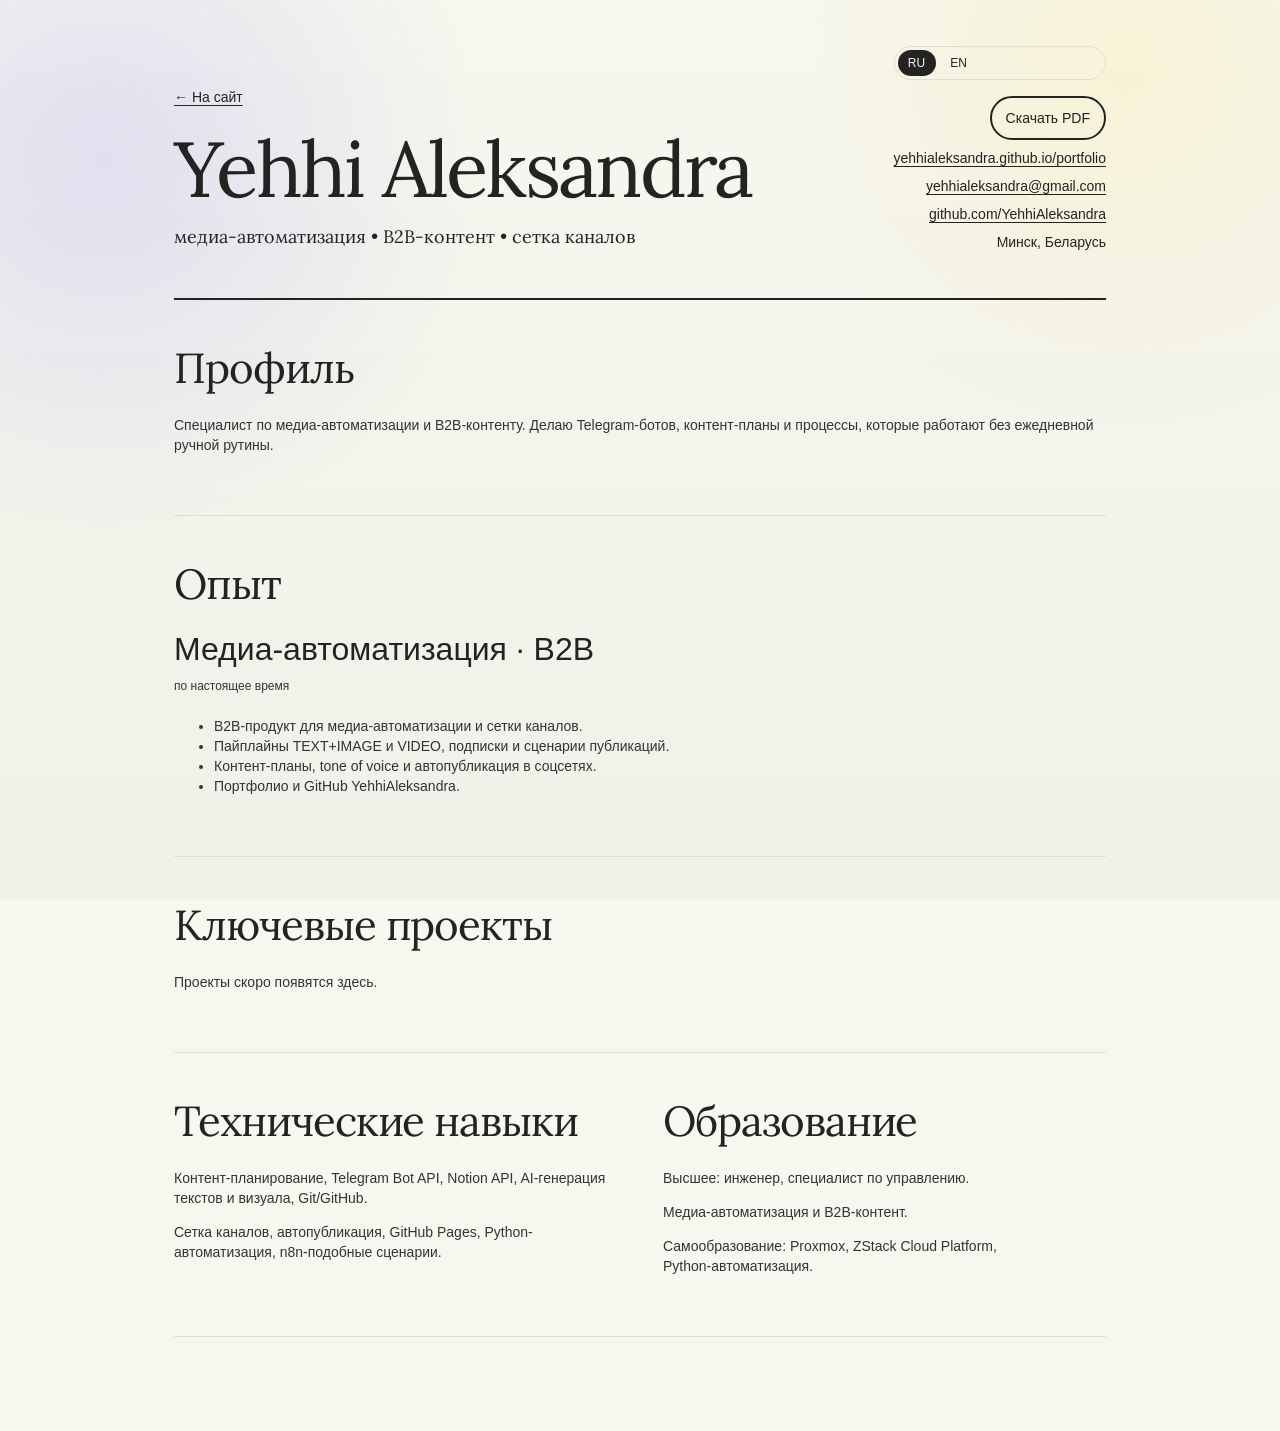
==== commit 3937b640: "Publish current portfolio site." ====
--- a/cv.html
+++ b/cv.html
@@ -3,19 +3,28 @@
   <head>
     <meta charset="utf-8" />
     <meta name="viewport" content="width=device-width, initial-scale=1" />
-    <title>Резюме | Yehhi Aleksandra</title>
+    <title>Резюме | Yehhi Aleksandra — медиа-автоматизация</title>
     <meta
       name="description"
-      content="Резюме Yehhi Aleksandra: media automation, B2B content."
+      content="Резюме Yehhi Aleksandra: медиа-автоматизация, B2B-контент, сетка каналов, Telegram и автопубликация. Минск."
     />
+    <link rel="canonical" href="https://yehhialeksandra.github.io/portfolio/cv.html" />
+    <meta property="og:title" content="Резюме | Yehhi Aleksandra" />
+    <meta property="og:description" content="Медиа-автоматизация и B2B-контент. Сетка каналов, автопубликация, Telegram." />
+    <meta property="og:type" content="website" />
+    <meta property="og:url" content="https://yehhialeksandra.github.io/portfolio/cv.html" />
+    <meta property="og:image" content="https://yehhialeksandra.github.io/portfolio/assets/og-preview.png" />
+    <meta name="twitter:card" content="summary_large_image" />
     <link rel="icon" href="./assets/favicon.svg" type="image/svg+xml" />
+    <link rel="icon" href="./assets/favicon-32.png" type="image/png" sizes="32x32" />
+    <link rel="apple-touch-icon" href="./assets/apple-touch-icon.png" sizes="180x180" />
     <link rel="preconnect" href="https://fonts.googleapis.com" />
     <link rel="preconnect" href="https://fonts.gstatic.com" crossorigin />
     <link
       href="https://fonts.googleapis.com/css2?family=Lora:wght@400&display=swap"
       rel="stylesheet"
     />
-    <link rel="stylesheet" href="./styles.css" />
+    <link rel="stylesheet" href="./styles.css?v=seo-fix-20260728" />
   </head>
   <body class="cv-body">
     <main class="cv-page">
@@ -31,9 +40,9 @@
             <button type="button" data-locale-switch="en">EN</button>
           </div>
           <a class="cv-download" href="./assets/yehhi-aleksandra-cv.pdf" download data-i18n="cvDownload">Скачать PDF</a>
+          <a href="https://yehhialeksandra.github.io/portfolio/">yehhialeksandra.github.io/portfolio</a>
           <a href="mailto:yehhialeksandra@gmail.com">yehhialeksandra@gmail.com</a>
           <a href="https://github.com/YehhiAleksandra">github.com/YehhiAleksandra</a>
-          <a href="mailto:yehhialeksandra@gmail.com?subject=Задача с сайта">yehhialeksandra@gmail.com</a>
           <span>Минск, Беларусь</span>
         </div>
       </header>
@@ -62,8 +71,9 @@
       <section class="cv-section">
         <h2 data-i18n="cvProjects">Ключевые проекты</h2>
         <p data-i18n="cvProjectsEmpty">Проекты скоро появятся здесь.</p>
+      </section>
 
-            <section class="cv-section cv-columns">
+      <section class="cv-section cv-columns">
         <div>
           <h2 data-i18n="cvSkills">Технические навыки</h2>
           <p data-i18n="cvSkillsText1">
@@ -81,7 +91,6 @@
         </div>
       </section>
     </main>
-    <script src="./typography.js"></script>
-    <script src="./i18n.js"></script>
+    <script src="./i18n.js?v=seo-fix-20260728"></script>
   </body>
 </html>
--- a/styles.css
+++ b/styles.css
@@ -154,10 +154,23 @@
   max-width: none;
   margin: 0;
   padding: calc(12px + env(safe-area-inset-top, 0px)) var(--page-gutter) 10px;
-  -webkit-backdrop-filter: blur(18px);
-  backdrop-filter: blur(18px);
-  background: hsl(60 33% 97% / 0.82);
-  border-bottom: 1px solid var(--border);
+  -webkit-backdrop-filter: blur(16px) saturate(1.05);
+  backdrop-filter: blur(16px) saturate(1.05);
+  background: hsl(60 33% 97% / 0.72);
+  border-bottom: 1px solid transparent;
+  transition:
+    background 280ms ease,
+    border-color 280ms ease,
+    box-shadow 280ms ease,
+    backdrop-filter 280ms ease;
+}
+
+.site-header.is-scrolled {
+  -webkit-backdrop-filter: blur(22px) saturate(1.25);
+  backdrop-filter: blur(22px) saturate(1.25);
+  background: hsl(60 33% 97% / 0.88);
+  border-bottom-color: var(--border);
+  box-shadow: 0 16px 44px -24px hsl(0 0% 0% / 0.22);
 }
 
 .site-header__bar,
@@ -168,7 +181,12 @@
 }
 
 .dark .site-header {
-  background: hsl(60 3% 10% / 0.82);
+  background: hsl(60 3% 10% / 0.72);
+}
+
+.dark .site-header.is-scrolled {
+  background: hsl(60 3% 10% / 0.9);
+  box-shadow: 0 16px 44px -24px hsl(0 0% 0% / 0.5);
 }
 
 .site-header::after {
@@ -585,6 +603,14 @@
 
   .dark .site-header {
     background: linear-gradient(180deg, var(--background), hsl(60 3% 12% / 0.88));
+  }
+
+  .site-header.is-scrolled {
+    background: hsl(60 33% 97% / 0.9);
+  }
+
+  .dark .site-header.is-scrolled {
+    background: hsl(60 3% 10% / 0.92);
   }
 
   .site-header__bar {
@@ -971,6 +997,7 @@
   min-width: max-content;
   padding: 22px var(--page-gutter);
   animation: marquee 34s linear infinite;
+  will-change: transform;
 }
 
 .marquee-track span {
@@ -2422,13 +2449,13 @@
 
 .reveal {
   opacity: 0;
-  transform: translateY(34px);
-  transition: opacity 700ms ease, transform 700ms ease;
+  transform: translate3d(0, 48px, 0);
+  transition: opacity 750ms cubic-bezier(0.22, 1, 0.36, 1), transform 750ms cubic-bezier(0.22, 1, 0.36, 1);
 }
 
 .reveal.is-visible {
   opacity: 1;
-  transform: translateY(0);
+  transform: translate3d(0, 0, 0);
 }
 
 @keyframes marquee {
@@ -2481,19 +2508,21 @@
 }
 
 @media (prefers-reduced-motion: reduce) {
-  *,
-  *::before,
-  *::after {
+  html {
     scroll-behavior: auto !important;
-    animation-duration: 0.001ms !important;
-    animation-iteration-count: 1 !important;
-    transition-duration: 0.001ms !important;
   }
 
   .reveal {
-    opacity: 1;
-    transform: none;
-  }
+    transition: none !important;
+    will-change: auto;
+  }
+}
+
+/* Marquee always runs — decorative ticker, not scroll motion */
+.marquee-track {
+  animation: marquee 34s linear infinite !important;
+  animation-duration: 34s !important;
+  animation-iteration-count: infinite !important;
 }
 
 @media (max-width: 980px) {
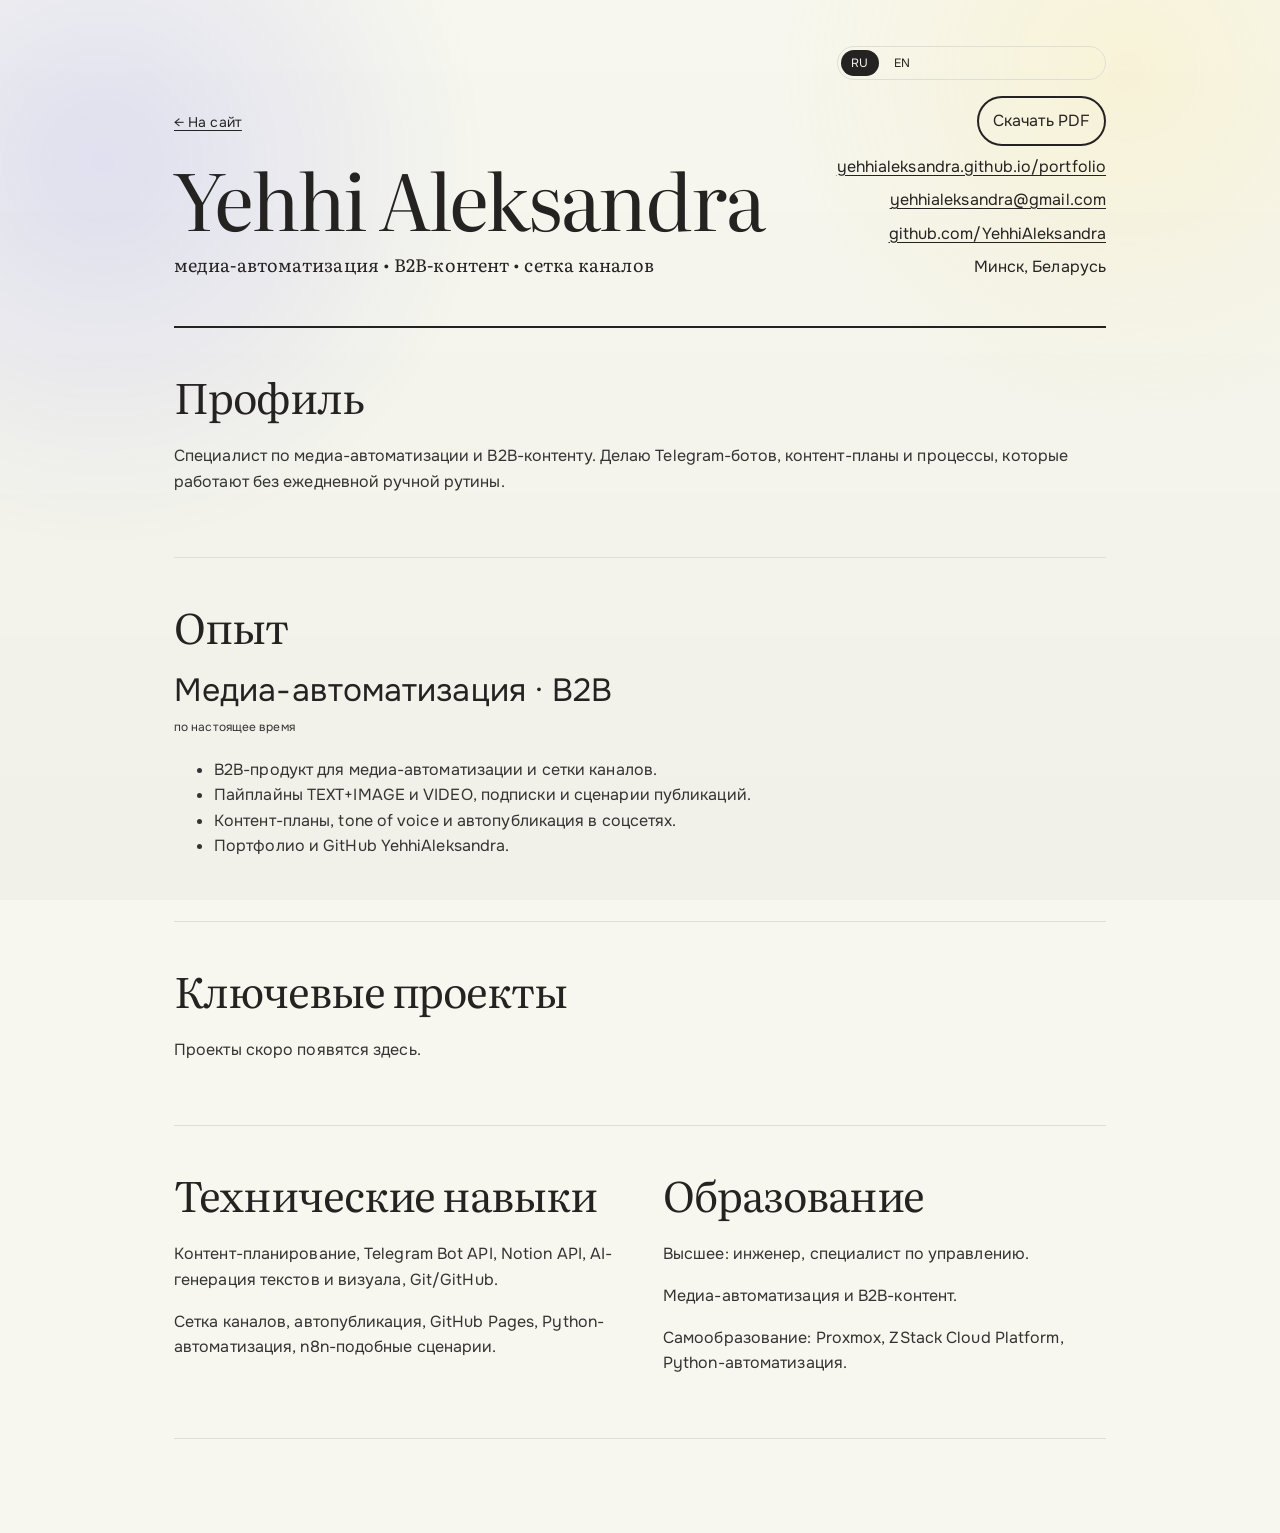
==== commit cd86613e: "fix(seo): production ads pack, brand fonts, UTM and conversion goals" ====
--- a/cv.html
+++ b/cv.html
@@ -21,10 +21,10 @@
     <link rel="preconnect" href="https://fonts.googleapis.com" />
     <link rel="preconnect" href="https://fonts.gstatic.com" crossorigin />
     <link
-      href="https://fonts.googleapis.com/css2?family=Lora:wght@400&display=swap"
+      href="https://fonts.googleapis.com/css2?family=Literata:opsz,wght@7..72,600;7..72,700&family=Onest:wght@400;500;600&display=swap"
       rel="stylesheet"
     />
-    <link rel="stylesheet" href="./styles.css?v=seo-fix-20260728" />
+    <link rel="stylesheet" href="./styles.css?v=prod-20260818" />
   </head>
   <body class="cv-body">
     <main class="cv-page">
--- a/styles.css
+++ b/styles.css
@@ -14,8 +14,8 @@
   --success: #2f7d32;
   --warn: #a56800;
 
-  --font-serif: "Lora", Georgia, serif;
-  --font-sans: Arial, "Helvetica Neue", Helvetica, sans-serif;
+  --font-serif: "Literata", Georgia, "Times New Roman", serif;
+  --font-sans: "Onest", "Segoe UI", Arial, sans-serif;
   --font-mono: ui-monospace, SFMono-Regular, Menlo, Consolas, monospace;
 
   --space-xs: 16px;
@@ -78,8 +78,10 @@
   background: var(--background);
   color: var(--foreground);
   font-family: var(--font-sans);
-  font-size: 14px;
-  line-height: 20px;
+  font-size: 16px;
+  line-height: 1.6;
+  letter-spacing: 0.006em;
+  font-kerning: normal;
   text-rendering: optimizeLegibility;
   transition: background-color 220ms ease, color 220ms ease;
 }
@@ -400,7 +402,12 @@
 
 .why-grid h3 {
   margin: 0 0 8px;
-  font: 400 20px / 1.25 var(--font-sans);
+  font-family: var(--font-serif);
+  font-optical-sizing: auto;
+  font-size: 1.22rem;
+  font-weight: 600;
+  line-height: 1.28;
+  letter-spacing: -0.015em;
 }
 
 .why-grid p {
@@ -467,7 +474,12 @@
 
 .note-card h3 {
   margin: 0 0 8px;
-  font: 400 20px / 1.3 var(--font-sans);
+  font-family: var(--font-serif);
+  font-optical-sizing: auto;
+  font-size: 1.25rem;
+  font-weight: 600;
+  line-height: 1.3;
+  letter-spacing: -0.015em;
 }
 
 .note-card p {
@@ -2099,6 +2111,13 @@
   min-height: 1.2em;
   font: 400 14px / 1.45 var(--font-sans);
   color: var(--muted-foreground);
+}
+
+.form-legal {
+  margin: 10px 0 0;
+  font: 400 13px / 1.45 var(--font-sans);
+  color: var(--muted-foreground);
+  max-width: 36rem;
 }
 
 .contact-form-status.is-success {
